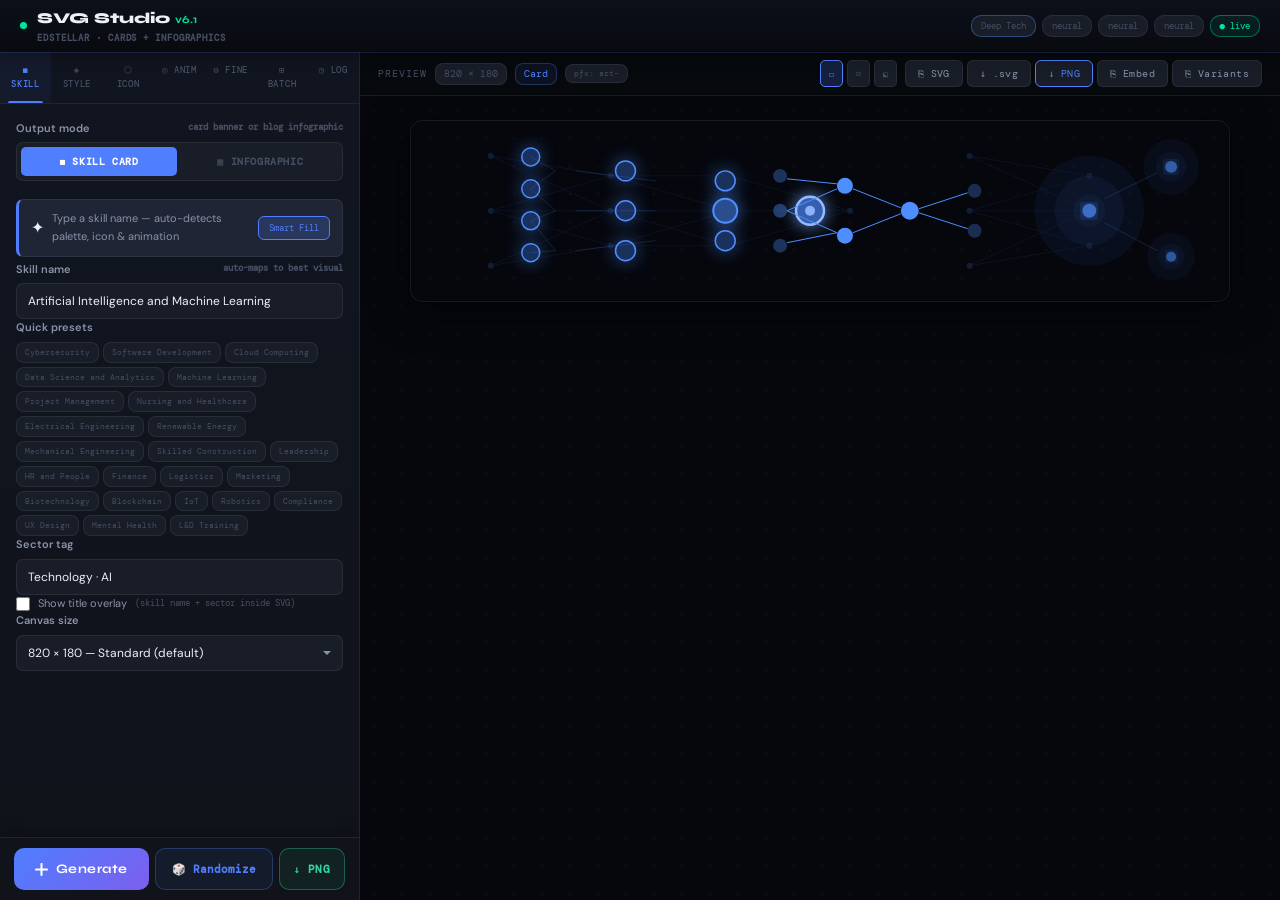
==== index.html @ eeea713f "refactor: split monolithic HTML into modular project structure Co-Authored-By: Claude Sonnet 4.6 <no" ====
<!doctype html>
<html lang="en">
  <head>
    <meta charset="UTF-8" />
    <meta name="viewport" content="width=device-width, initial-scale=1.0" />
    <title>Edstellar SVG Studio v4 — Professional Skill Card Generator</title>
    <link rel="stylesheet" href="src/fonts.css">
    <link rel="stylesheet" href="src/style.css">
  </head>
  <body>
    <header>
      <div class="logo">
        <div class="logo-pulse"></div>
        <div class="logo-info">
          <div>
            SVG Studio
            <span style="color:var(--green);font-weight:700;font-size:11px">v6.1</span>
          </div>
          <div class="logo-sub">EDSTELLAR · CARDS + INFOGRAPHICS</div>
        </div>
      </div>
      <div class="header-pills">
        <div class="hpill" id="hpill-palette">palette —</div>
        <div class="hpill" id="hpill-pattern">pattern —</div>
        <div class="hpill" id="hpill-icon">icon —</div>
        <div class="hpill" id="hpill-anim">anim —</div>
        <div class="hpill live">● live</div>
      </div>
    </header>
    <div class="app">
      <div class="sidebar">
        <div class="sb-tabs">
          <div class="sb-tab active" onclick="showPanel('info')" title="Skill / Infographic content">◼ Skill</div>
          <div class="sb-tab" onclick="showPanel('style')" title="Colour palette &amp; custom colours">◈ Style</div>
          <div class="sb-tab" onclick="showPanel('icon')" title="Icon set">⬡ Icon</div>
          <div class="sb-tab" onclick="showPanel('anim')" title="Animation">◎ Anim</div>
          <div class="sb-tab" onclick="showPanel('fine')" title="Advanced fine-tuning">⚙ Fine</div>
          <div class="sb-tab" onclick="showPanel('batch')" title="Batch export">⊞ Batch</div>
          <div class="sb-tab" onclick="showPanel('history')" title="Generation history">◷ Log</div>
        </div>
        <div class="sb-panels-wrap">
        <div class="sb-panel active" id="panel-info">
          <div class="f-group" style="margin-bottom: 4px">
            <div class="f-label">
              Output mode
              <span class="f-hint">card banner or blog infographic</span>
            </div>
            <div
              style="
                display: grid;
                grid-template-columns: 1fr 1fr;
                gap: 6px;
                background: var(--surface2);
                border: 1px solid var(--border);
                border-radius: var(--r-sm);
                padding: 4px;
              "
            >
              <button
                type="button"
                id="modeBtnCard"
                onclick="switchMode('card')"
                style="
                  padding: 8px 6px;
                  border-radius: 5px;
                  border: none;
                  background: var(--accent);
                  color: white;
                  font-family: var(--mono);
                  font-size: 9px;
                  font-weight: 600;
                  letter-spacing: 0.08em;
                  text-transform: uppercase;
                  cursor: pointer;
                  transition: all 0.15s;
                "
              >
                ◼ Skill Card</button
              ><button
                type="button"
                id="modeBtnIG"
                onclick="switchMode('infographic')"
                style="
                  padding: 8px 6px;
                  border-radius: 5px;
                  border: none;
                  background: transparent;
                  color: var(--text-dim);
                  font-family: var(--mono);
                  font-size: 9px;
                  font-weight: 600;
                  letter-spacing: 0.08em;
                  text-transform: uppercase;
                  cursor: pointer;
                  transition: all 0.15s;
                "
              >
                ▦ Infographic
              </button>
            </div>
          </div>
          <div id="cardModeFields">
            <div class="suggest-bar">
              <div class="suggest-icon">✦</div>
              <div class="suggest-text" id="suggest-text">
                Type a skill name — auto-detects palette, icon &amp; animation
              </div>
              <div class="suggest-btn" onclick="autoSuggest()">Smart Fill</div>
            </div>
            <div class="f-group">
              <div class="f-label">
                Skill name <span class="f-hint">auto-maps to best visual</span>
              </div>
              <input
                type="text"
                id="skillName"
                placeholder="e.g. Cybersecurity"
                value="Artificial Intelligence and Machine Learning"
                oninput="onSkillNameChange()"
              />
            </div>
            <div class="f-group">
              <div class="f-label">Quick presets</div>
              <div class="preset-pills" id="presetPills"></div>
            </div>
            <div class="f-group">
              <div class="f-label">Sector tag</div>
              <input
                type="text"
                id="skillSector"
                placeholder="e.g. Technology · AI"
                value="Technology · AI"
              />
            </div>
            <div class="f-group">
              <label
                style="
                  display: flex;
                  align-items: center;
                  gap: 8px;
                  cursor: pointer;
                  font-size: 11px;
                  color: var(--text-mid);
                  user-select: none;
                "
                ><input
                  type="checkbox"
                  id="showTitle"
                  oninput="generate()"
                  style="
                    width: 14px;
                    height: 14px;
                    cursor: pointer;
                    accent-color: var(--accent);
                  "
                />Show title overlay
                <span class="f-hint"
                  >(skill name + sector inside SVG)</span
                ></label
              >
            </div>
            <div class="f-group">
              <div class="f-label">Canvas size</div>
              <select id="canvasSize" onchange="generate()">
                <optgroup label="Skill cards">
                  <option value="820x180" selected>
                    820 × 180 — Standard (default)
                  </option>
                  <option value="820x220">820 × 220 — Tall</option>
                  <option value="820x140">820 × 140 — Compact</option>
                  <option value="1200x300">1200 × 300 — Wide Hero</option>
                </optgroup>
                <optgroup label="Social / Sharing">
                  <option value="1200x630">
                    1200 × 630 — OG / LinkedIn / Twitter
                  </option>
                  <option value="1584x396">1584 × 396 — LinkedIn Banner</option>
                  <option value="1080x1080">
                    1080 × 1080 — Instagram Square
                  </option>
                  <option value="1080x1920">1080 × 1920 — Story / Reel</option>
                  <option value="400x400">400 × 400 — Square (small)</option>
                </optgroup>
              </select>
            </div>
          </div>
          <div id="igModeFields" style="display: none">
            <div
              class="suggest-bar"
              style="
                background: rgba(79, 142, 255, 0.08);
                border-color: rgba(79, 142, 255, 0.3);
              "
            >
              <div class="suggest-icon">▦</div>
              <div class="suggest-text">
                Upload a photo, edit the title, and hit Generate. Each skill row
                auto-picks an icon + accent colour.
              </div>
            </div>
            <div class="f-group">
              <div class="f-label">Title — plain <span class="f-hint">white, first line</span></div>
              <input type="text" id="igTitlePlain" placeholder="10 Must-Have Skills for a" value="10 Must-Have Skills for a" oninput="generate()" style="margin-bottom:6px"/>
              <div style="display:grid;grid-template-columns:1fr 1fr;gap:6px;align-items:center">
                <div class="slider-row" style="margin:0">
                  <span class="slider-label" style="font-size:9px">Size</span>
                  <input type="range" id="igTitlePlainSize" min="22" max="78" value="46" oninput="document.getElementById('igTitlePlainSizeVal').textContent=this.value;generate()"/>
                  <span class="slider-val" id="igTitlePlainSizeVal">46</span>
                </div>
                <select id="igTitlePlainWeight" onchange="generate()" style="font-size:10px;padding:4px 6px">
                  <option value="400">Regular</option>
                  <option value="600">Semi Bold</option>
                  <option value="700" selected>Bold</option>
                  <option value="800">Extra Bold</option>
                </select>
              </div>
            </div>
            <div class="f-group">
              <div class="f-label">Title — accent <span class="f-hint">highlighted line</span></div>
              <input type="text" id="igTitleAccent" placeholder="Frontend Developer in 2026" value="Frontend Developer in 2026" oninput="generate()" style="margin-bottom:6px"/>
              <div style="display:grid;grid-template-columns:1fr 1fr;gap:6px;align-items:center">
                <div class="slider-row" style="margin:0">
                  <span class="slider-label" style="font-size:9px">Size</span>
                  <input type="range" id="igTitleAccentSize" min="22" max="78" value="46" oninput="document.getElementById('igTitleAccentSizeVal').textContent=this.value;generate()"/>
                  <span class="slider-val" id="igTitleAccentSizeVal">46</span>
                </div>
                <select id="igTitleAccentWeight" onchange="generate()" style="font-size:10px;padding:4px 6px">
                  <option value="400">Regular</option>
                  <option value="600">Semi Bold</option>
                  <option value="700">Bold</option>
                  <option value="800" selected>Extra Bold</option>
                </select>
              </div>
            </div>
            <div class="f-group">
              <div class="f-label">Accent colour</div>
              <div style="display: flex; gap: 8px; align-items: center">
                <div class="col-swatch" style="width: 36px; height: 32px">
                  <input
                    type="color"
                    id="igAccentColor"
                    value="#C7E858"
                    oninput="generate()"
                  />
                </div>
                <input
                  type="text"
                  id="igAccentColorT"
                  value="#C7E858"
                  oninput="syncIGAccent()"
                  style="flex: 1; font-family: var(--mono); font-size: 11px"
                />
              </div>
            </div>
            <!-- ══ CONTENT ALIGNMENT ══ -->
            <div class="f-group" style="margin-top:6px;margin-bottom:2px">
              <div class="f-label" style="font-size:10px">Content Alignment</div>
              <div style="display:grid;grid-template-columns:1fr 1fr 1fr;gap:4px;background:var(--surface2);border:1px solid var(--border);border-radius:var(--r-sm);padding:4px" id="igContentAlignSwitcher">
                <button type="button" id="igAlignBtn-left"   onclick="switchIGAlign('left')"   style="padding:6px 3px;border-radius:5px;border:none;background:var(--accent);color:white;font-family:var(--mono);font-size:9px;font-weight:600;letter-spacing:.06em;text-transform:uppercase;cursor:pointer;transition:all .15s">⬛ Left</button>
                <button type="button" id="igAlignBtn-center" onclick="switchIGAlign('center')" style="padding:6px 3px;border-radius:5px;border:none;background:transparent;color:var(--text-dim);font-family:var(--mono);font-size:9px;font-weight:600;letter-spacing:.06em;text-transform:uppercase;cursor:pointer;transition:all .15s">⬛ Center</button>
                <button type="button" id="igAlignBtn-right"  onclick="switchIGAlign('right')"  style="padding:6px 3px;border-radius:5px;border:none;background:transparent;color:var(--text-dim);font-family:var(--mono);font-size:9px;font-weight:600;letter-spacing:.06em;text-transform:uppercase;cursor:pointer;transition:all .15s">⬛ Right</button>
              </div>
            </div>

            <!-- ══ BACKGROUND CUSTOMISATION ══ -->
            <div class="sec-label" style="margin-top:4px">Background</div>

            <!-- Type switcher -->
            <div class="f-group" style="margin-bottom:6px">
              <div
                style="
                  display: grid;
                  grid-template-columns: 1fr 1fr 1fr 1fr;
                  gap: 4px;
                  background: var(--surface2);
                  border: 1px solid var(--border);
                  border-radius: var(--r-sm);
                  padding: 4px;
                "
                id="igBgTypeSwitcher"
              >
                <button type="button" id="igBgTypeBtn-gradient" onclick="switchIGBgType('gradient')" style="padding:7px 3px;border-radius:5px;border:none;background:var(--accent);color:white;font-family:var(--mono);font-size:8px;font-weight:600;letter-spacing:.06em;text-transform:uppercase;cursor:pointer;transition:all .15s">Gradient</button>
                <button type="button" id="igBgTypeBtn-solid"    onclick="switchIGBgType('solid')"    style="padding:7px 3px;border-radius:5px;border:none;background:transparent;color:var(--text-dim);font-family:var(--mono);font-size:8px;font-weight:600;letter-spacing:.06em;text-transform:uppercase;cursor:pointer;transition:all .15s">Solid</button>
                <button type="button" id="igBgTypeBtn-mesh"     onclick="switchIGBgType('mesh')"     style="padding:7px 3px;border-radius:5px;border:none;background:transparent;color:var(--text-dim);font-family:var(--mono);font-size:8px;font-weight:600;letter-spacing:.06em;text-transform:uppercase;cursor:pointer;transition:all .15s">Mesh</button>
                <button type="button" id="igBgTypeBtn-image"    onclick="switchIGBgType('image')"    style="padding:7px 3px;border-radius:5px;border:none;background:transparent;color:var(--text-dim);font-family:var(--mono);font-size:8px;font-weight:600;letter-spacing:.06em;text-transform:uppercase;cursor:pointer;transition:all .15s">Photo</button>
              </div>
            </div>

            <!-- Gradient controls -->
            <div id="igBgGradSection">
              <div class="f-group">
                <div class="f-label" style="font-size:10px">From colour</div>
                <div class="col-swatch-wrap">
                  <div class="col-swatch"><input type="color" id="igBgGradFrom" value="#0F1629" oninput="document.getElementById('igBgGradFromT').value=this.value;generate()"/></div>
                  <input type="text" id="igBgGradFromT" value="#0F1629" oninput="syncIGBgGradFrom()" style="font-family:var(--mono);font-size:10px"/>
                </div>
              </div>
              <div class="f-group">
                <div class="f-label" style="font-size:10px">To colour</div>
                <div class="col-swatch-wrap">
                  <div class="col-swatch"><input type="color" id="igBgGradTo" value="#1E2D6B" oninput="document.getElementById('igBgGradToT').value=this.value;generate()"/></div>
                  <input type="text" id="igBgGradToT" value="#1E2D6B" oninput="syncIGBgGradTo()" style="font-family:var(--mono);font-size:10px"/>
                </div>
              </div>
              <div class="f-group">
                <div class="f-label" style="font-size:10px">Direction</div>
                <select id="igBgGradDir" onchange="generate()">
                  <option value="tl-br" selected>Top-left → Bottom-right</option>
                  <option value="l-r">Left → Right</option>
                  <option value="t-b">Top → Bottom</option>
                  <option value="tr-bl">Top-right → Bottom-left</option>
                  <option value="radial">Radial (centre glow)</option>
                </select>
              </div>
            </div>

            <!-- Solid colour controls -->
            <div id="igBgSolidSection" style="display:none">
              <div class="f-group">
                <div class="f-label" style="font-size:10px">Background colour</div>
                <div class="col-swatch-wrap">
                  <div class="col-swatch"><input type="color" id="igBgSolidColor" value="#0F1629" oninput="document.getElementById('igBgSolidColorT').value=this.value;generate()"/></div>
                  <input type="text" id="igBgSolidColorT" value="#0F1629" oninput="syncIGBgSolid()" style="font-family:var(--mono);font-size:10px"/>
                </div>
              </div>
            </div>

            <!-- Mesh controls -->
            <div id="igBgMeshSection" style="display:none">
              <div class="f-label" style="font-size:10px;margin-bottom:6px">Mesh colours <span class="f-hint">4-point radial blend</span></div>
              <div style="display:grid;grid-template-columns:1fr 1fr;gap:6px">
                <div>
                  <div class="f-label" style="font-size:9px;color:var(--text-dim)">Top-left</div>
                  <div class="col-swatch-wrap">
                    <div class="col-swatch"><input type="color" id="igBgMesh1" value="#0F1629" oninput="generate()"/></div>
                    <input type="text" id="igBgMesh1T" value="#0F1629" oninput="syncIGMesh(1)" style="font-family:var(--mono);font-size:9px"/>
                  </div>
                </div>
                <div>
                  <div class="f-label" style="font-size:9px;color:var(--text-dim)">Top-right</div>
                  <div class="col-swatch-wrap">
                    <div class="col-swatch"><input type="color" id="igBgMesh2" value="#1A1040" oninput="generate()"/></div>
                    <input type="text" id="igBgMesh2T" value="#1A1040" oninput="syncIGMesh(2)" style="font-family:var(--mono);font-size:9px"/>
                  </div>
                </div>
                <div>
                  <div class="f-label" style="font-size:9px;color:var(--text-dim)">Bottom-left</div>
                  <div class="col-swatch-wrap">
                    <div class="col-swatch"><input type="color" id="igBgMesh3" value="#0A2540" oninput="generate()"/></div>
                    <input type="text" id="igBgMesh3T" value="#0A2540" oninput="syncIGMesh(3)" style="font-family:var(--mono);font-size:9px"/>
                  </div>
                </div>
                <div>
                  <div class="f-label" style="font-size:9px;color:var(--text-dim)">Bottom-right</div>
                  <div class="col-swatch-wrap">
                    <div class="col-swatch"><input type="color" id="igBgMesh4" value="#2D1B69" oninput="generate()"/></div>
                    <input type="text" id="igBgMesh4T" value="#2D1B69" oninput="syncIGMesh(4)" style="font-family:var(--mono);font-size:9px"/>
                  </div>
                </div>
              </div>
              <div class="f-group" style="margin-top:8px">
                <div class="f-label" style="font-size:10px">Base colour</div>
                <div class="col-swatch-wrap">
                  <div class="col-swatch"><input type="color" id="igBgMeshBase" value="#080C1A" oninput="generate()"/></div>
                  <input type="text" id="igBgMeshBaseT" value="#080C1A" oninput="syncIGMeshBase()" style="font-family:var(--mono);font-size:10px"/>
                </div>
              </div>
            </div>

            <!-- Image / photo controls -->
            <div id="igBgImageSection" style="display:none">
              <div class="f-group">
                <div class="f-label" style="font-size:10px">Photo <span class="f-hint">JPG · PNG · WebP · GIF · AVIF</span></div>
                <div style="display:flex;gap:6px;align-items:center;margin-bottom:6px">
                  <label style="flex:1;display:flex;align-items:center;gap:6px;padding:6px 8px;background:var(--surface2);border:1px solid var(--border);border-radius:var(--r-sm);cursor:pointer;font-size:10px;color:var(--text-mid)" id="igBgFileLabel">
                    <svg width="12" height="12" viewBox="0 0 14 14" fill="none"><path d="M7 1v9M3 7l4-4 4 4M2 13h10" stroke="currentColor" stroke-width="1.6" stroke-linecap="round" stroke-linejoin="round"/></svg>
                    <span id="igBgFileName">Choose image…</span>
                    <input type="file" id="igBgFile" accept=".jpg,.jpeg,.png,.webp,.gif,.avif,.bmp,.svg,image/*" onchange="handleIGBgUpload(event)" style="display:none"/>
                  </label>
                  <button type="button" class="act-btn" onclick="clearIGBg()" title="Clear background image">✕</button>
                </div>
                <div id="igBgPreview" style="display:none;height:60px;border-radius:6px;background-size:cover;background-position:center;border:1px solid var(--border)"></div>
                <div class="slider-row" style="margin-top:8px">
                  <span class="slider-label">Dim</span>
                  <input type="range" id="igBgDim" min="0" max="90" value="55" oninput="document.getElementById('igBgDimT').textContent=this.value;generate()"/>
                  <span class="slider-val" id="igBgDimT">55</span>
                </div>
              </div>
            </div>

            <!-- Pattern overlay hidden input (kept for API compat) -->
            <input type="hidden" id="igBgPatternEnable" value="0"/>
            <input type="hidden" id="igBgPatternOpacity" value="10"/>
            <input type="hidden" id="igOverlayStyle" value="none"/>
            <div class="f-group">
              <div class="f-label">
                Skill rows
                <span class="f-hint">one per line · name [| score]</span>
              </div>
              <textarea id="igRows" rows="12" style="min-height: 180px" oninput="S.igRowIcons={};generate()">
Modern JavaScript Fluency
TypeScript and Type-Driven Development for Scale
Component Architecture and Design Systems
Performance Engineering
Accessibility (A11y) as an Engineering Discipline and Risk Control
Security Mindset for the Frontend
Testing Strategy and Quality Engineering for UI Systems
Version Control and Collaborative Delivery
Frontend Observability and Engineering Intelligence
AI-Augmented Development Literacy</textarea
              >
            </div>
            <!-- Row icon overrides — populated dynamically after first generate -->
            <div class="ig-card" id="igRowIconsCard" style="display:none;margin-top:-4px">
              <div class="ig-card-label" style="display:flex;align-items:center;justify-content:space-between">
                <span>Row Icons</span>
                <span style="opacity:.45;font-weight:400;text-transform:none;letter-spacing:0;font-size:8px;font-family:var(--mono)">click to override</span>
              </div>
              <div id="igRowIconsList" style="display:flex;flex-direction:column;gap:5px"></div>
            </div>
            <div class="sec-label">Layout &amp; Style</div>
            <div class="f-group">
              <div class="f-label">Canvas size</div>
              <select id="igCanvasSize" onchange="generate()">
                <optgroup label="Blog-inline">
                  <option value="1080x1350" selected>
                    1080 × 1350 — Blog / Pinterest (4:5)
                  </option>
                  <option value="1200x1500">
                    1200 × 1500 — Blog inline wide
                  </option>
                  <option value="750x950">
                    750 × 950 — Blog inline compact
                  </option>
                </optgroup>
                <optgroup label="Social">
                  <option value="1080x1920">
                    1080 × 1920 — Story / Reel (9:16)
                  </option>
                  <option value="1080x1080">1080 × 1080 — Square</option>
                  <option value="1200x630">1200 × 630 — OG / LinkedIn</option>
                </optgroup>
              </select>
            </div>
            <div class="f-group">
              <div class="f-label">Rows take</div>
              <select id="igLayout" onchange="generate()">
                <option value="half" selected>
                  Left half (photo shows on right)
                </option>
                <option value="full">Full width</option>
              </select>
            </div>
            <div class="f-group">
              <div class="f-label">Row style</div>
              <select id="igRowStyle" onchange="generate()">
                <option value="pill" selected>
                  Pill · rounded, subtle fill
                </option>
                <option value="card">Card · thicker, strong fill</option>
                <option value="bar">Bar · slim, minimal</option>
              </select>
            </div>
            <div class="f-group">
              <div class="f-label">Icon tile style</div>
              <select id="igIconStyle" onchange="generate()">
                <option value="solid" selected>
                  Solid · tinted background
                </option>
                <option value="gradient">Gradient · two-tone</option>
                <option value="outline">Outline · transparent</option>
              </select>
            </div>
            <div class="f-group">
              <div class="f-label">Title size</div>
              <div class="slider-row">
                <span class="slider-label" style="font-size:10px;font-weight:700">A</span>
                <input type="range" id="igTitleScale" min="22" max="78" value="46"
                  oninput="document.getElementById('igTitleScaleVal').textContent=this.value;generate()"/>
                <span class="slider-val" id="igTitleScaleVal">46</span>
              </div>
            </div>
            <div class="f-group">
              <div class="f-label">Row count</div>
              <select id="igRowLimit" onchange="generate()">
                <option value="5">5 rows</option>
                <option value="7">7 rows</option>
                <option value="10" selected>10 rows</option>
                <option value="12">12 rows</option>
              </select>
            </div>
            <div class="f-group">
              <label
                style="
                  display: flex;
                  align-items: center;
                  gap: 8px;
                  cursor: pointer;
                  font-size: 11px;
                  color: var(--text-mid);
                  user-select: none;
                "
                ><input
                  type="checkbox"
                  id="igShowBrandPill"
                  checked
                  oninput="generate()"
                  style="width: 14px; height: 14px; accent-color: var(--accent)"
                />Show EDSTELLAR brand pill</label
              >
            </div>
            <div class="f-group">
              <label
                style="
                  display: flex;
                  align-items: center;
                  gap: 8px;
                  cursor: pointer;
                  font-size: 11px;
                  color: var(--text-mid);
                  user-select: none;
                "
                ><input
                  type="checkbox"
                  id="igShowNumbers"
                  oninput="generate()"
                  style="width: 14px; height: 14px; accent-color: var(--accent)"
                />Show 01 / 02 numbering</label
              >
            </div>
            <div class="f-group">
              <label
                style="
                  display: flex;
                  align-items: center;
                  gap: 8px;
                  cursor: pointer;
                  font-size: 11px;
                  color: var(--text-mid);
                  user-select: none;
                "
                ><input
                  type="checkbox"
                  id="igShowDecorations"
                  checked
                  oninput="generate()"
                  style="width: 14px; height: 14px; accent-color: var(--accent)"
                />Decorative dots (when no photo)</label
              >
            </div>

            <!-- ══ DECORATION STYLE ══ -->
            <div class="sec-label" style="margin-top:6px">
              Decoration Style
              <button
                type="button"
                onclick="autoSuggestDecoration()"
                style="
                  float:right;
                  font-family:var(--mono);font-size:8px;font-weight:600;
                  letter-spacing:.06em;text-transform:uppercase;
                  padding:3px 8px;border-radius:4px;border:1px solid var(--accent);
                  background:rgba(79,126,255,0.12);color:var(--accent);
                  cursor:pointer;transition:all .15s;
                "
                title="Auto-pick decoration based on your topic"
              >✦ Auto</button>
            </div>

            <div class="f-group">
              <div class="f-label" style="font-size:10px">Style</div>
              <select id="igDecoStyle" onchange="generate()">
                <optgroup label="─── Orbs &amp; Rings ───">
                  <option value="orbs" selected>Orbs — soft glowing circles</option>
                  <option value="halo">Halo — glowing ring aura</option>
                  <option value="eclipse">Eclipse — partial arc shadow</option>
                  <option value="bubbles">Bubbles — floating spheres</option>
                  <option value="target">Target — concentric aim rings</option>
                  <option value="rings">Rings — concentric mark</option>
                  <option value="ripple">Ripple — expanding wave rings</option>
                </optgroup>
                <optgroup label="─── Geometric ───">
                  <option value="geometric">Geometric — rotated squares</option>
                  <option value="hexgrid">Hex Grid — honeycomb</option>
                  <option value="triangles">Triangles — scattered tris</option>
                  <option value="diamonds">Diamonds — rotated squares</option>
                  <option value="star">Star — multi-point star</option>
                  <option value="pentagons">Pentagons — 5-sided tiles</option>
                  <option value="spiral">Spiral — Fibonacci arc</option>
                  <option value="chevrons">Chevrons — arrow stacks</option>
                  <option value="isometric">Isometric — 3D cube grid</option>
                  <option value="rays">Rays — radial lines</option>
                </optgroup>
                <optgroup label="─── Radial / Burst ───">
                  <option value="burst">Burst — starburst lines</option>
                  <option value="sunburst">Sunburst — layered rays</option>
                  <option value="topology">Topology — contour map</option>
                  <option value="crosshatch">Crosshatch — diagonal grid</option>
                  <option value="grid3d">Grid 3D — perspective plane</option>
                </optgroup>
                <optgroup label="─── Data &amp; Charts ───">
                  <option value="barchart">Bar Chart — columns</option>
                  <option value="linechart">Line Chart — trend line</option>
                  <option value="scatterplot">Scatter Plot — dot cloud</option>
                  <option value="donut">Donut — ring chart</option>
                  <option value="radarchart">Radar Chart — spider web</option>
                  <option value="funnel">Funnel — conversion tiers</option>
                  <option value="timeline">Timeline — milestone dots</option>
                </optgroup>
                <optgroup label="─── Organic &amp; Art ───">
                  <option value="waves">Waves — flowing arcs</option>
                  <option value="mandala">Mandala — radial symmetry</option>
                  <option value="aurora">Aurora — gradient bands</option>
                  <option value="crystal">Crystal — shard polygon</option>
                  <option value="vortex">Vortex — spiral arms</option>
                  <option value="mosaic">Mosaic — tile grid</option>
                  <option value="mondrian">Mondrian — color blocks</option>
                  <option value="halftone">Halftone — dot screen</option>
                  <option value="infinity">Infinity — lemniscate</option>
                </optgroup>
                <optgroup label="─── Tech &amp; Science ───">
                  <option value="neural">Neural — node network</option>
                  <option value="wifi">WiFi — signal arcs</option>
                  <option value="dna">DNA — double helix</option>
                  <option value="constellation">Constellation — star map</option>
                  <option value="matrix">Matrix — falling chars</option>
                  <option value="flowchart">Flowchart — process boxes</option>
                  <option value="hex3d">Hex 3D — extruded hex</option>
                </optgroup>
                <optgroup label="─── Accents ───">
                  <option value="corner">Corner — bracket accent</option>
                  <option value="none">None — dots only</option>
                </optgroup>
              </select>
            </div>

            <div class="f-group">
              <div class="f-label" style="font-size:10px">Position</div>
              <select id="igDecoPosition" onchange="generate()">
                <option value="tr" selected>Top-right</option>
                <option value="tl">Top-left</option>
                <option value="br">Bottom-right</option>
                <option value="bl">Bottom-left</option>
                <option value="center">Centre</option>
                <option value="split">Split (two anchors)</option>
              </select>
            </div>

            <div class="slider-row">
              <span class="slider-label">Opacity</span>
              <input
                type="range"
                id="igDecoOpacity"
                min="10"
                max="100"
                value="80"
                oninput="document.getElementById('igDecoOpVal').textContent=this.value+'%';generate()"
              />
              <span class="slider-val" id="igDecoOpVal">80%</span>
            </div>
            <div class="slider-row">
              <span class="slider-label">Size</span>
              <input
                type="range"
                id="igDecoSize"
                min="30"
                max="200"
                value="100"
                oninput="document.getElementById('igDecoSizeVal').textContent=this.value+'%';generate()"
              />
              <span class="slider-val" id="igDecoSizeVal">100%</span>
            </div>

            <!-- ══ BRAND LOGO SELECTOR ══ -->
            <div class="sec-label" style="margin-top:6px">Brand Logo</div>
            <div
              id="igLogoGrid"
              style="display:grid;grid-template-columns:repeat(4,1fr);gap:4px;margin-bottom:6px"
            ></div>
            <div class="slider-row" style="margin-bottom:4px">
              <span class="slider-label">Size</span>
              <input
                type="range"
                id="igLogoScale"
                min="50"
                max="180"
                value="100"
                oninput="document.getElementById('igLogoScaleVal').textContent=this.value+'%';generate()"
              />
              <span class="slider-val" id="igLogoScaleVal">100%</span>
            </div>

            <!-- Footer URL hidden (removed from UI) -->
            <input type="hidden" id="igFooter" value="edstellar.com"/>
            <input type="hidden" id="igFooterAlign" value="right"/>
            <div class="f-group">
              <div class="f-label">Quick blog presets</div>
              <div class="preset-pills">
                <div class="preset-pill" onclick="loadIGPreset('frontend')">
                  Frontend
                </div>
                <div class="preset-pill" onclick="loadIGPreset('cyber')">
                  Cybersecurity
                </div>
                <div class="preset-pill" onclick="loadIGPreset('ai')">
                  AI &amp; ML
                </div>
                <div class="preset-pill" onclick="loadIGPreset('cloud')">
                  Cloud
                </div>
                <div class="preset-pill" onclick="loadIGPreset('data')">
                  Data Science
                </div>
                <div class="preset-pill" onclick="loadIGPreset('backend')">
                  Backend
                </div>
                <div class="preset-pill" onclick="loadIGPreset('devops')">
                  DevOps
                </div>
                <div class="preset-pill" onclick="loadIGPreset('mobile')">
                  Mobile
                </div>
              </div>
            </div>
          </div>
        </div>
        <div class="sb-panel" id="panel-style">
          <div>
            <div class="sec-label">
              Colour Palette
              <span
                style="
                  font-family: var(--mono);
                  font-size: 9px;
                  color: var(--text-dim);
                  text-transform: none;
                  letter-spacing: 0;
                "
                id="pal-count"
              ></span>
            </div>
            <div class="chip-grid-5" id="palGrid"></div>
          </div>
          <div>
            <div class="sec-label">Custom Colours</div>
            <div class="col-row">
              <div class="col-item">
                <div class="f-label" style="font-size: 10px">Dark</div>
                <div class="col-swatch-wrap">
                  <div class="col-swatch">
                    <input
                      type="color"
                      id="c1"
                      value="#0F1629"
                      oninput="syncCol('c1')"
                    />
                  </div>
                  <input
                    type="text"
                    id="c1t"
                    value="#0F1629"
                    style="font-family: var(--mono); font-size: 10px"
                    oninput="syncColText('c1')"
                  />
                </div>
              </div>
              <div class="col-item">
                <div class="f-label" style="font-size: 10px">Light</div>
                <div class="col-swatch-wrap">
                  <div class="col-swatch">
                    <input
                      type="color"
                      id="c2"
                      value="#1E2D6B"
                      oninput="syncCol('c2')"
                    />
                  </div>
                  <input
                    type="text"
                    id="c2t"
                    value="#1E2D6B"
                    style="font-family: var(--mono); font-size: 10px"
                    oninput="syncColText('c2')"
                  />
                </div>
              </div>
              <div class="col-item">
                <div class="f-label" style="font-size: 10px">Accent</div>
                <div class="col-swatch-wrap">
                  <div class="col-swatch">
                    <input
                      type="color"
                      id="c3"
                      value="#818CF8"
                      oninput="syncCol('c3')"
                    />
                  </div>
                  <input
                    type="text"
                    id="c3t"
                    value="#818CF8"
                    style="font-family: var(--mono); font-size: 10px"
                    oninput="syncColText('c3')"
                  />
                </div>
              </div>
            </div>
          </div>
          <div>
            <div class="sec-label">
              Background Pattern
              <span
                style="
                  font-family: var(--mono);
                  font-size: 9px;
                  color: var(--text-dim);
                  text-transform: none;
                  letter-spacing: 0;
                "
                id="pat-count"
              ></span>
            </div>
            <div class="chip-grid-4" id="patGrid"></div>
          </div>
          <div>
            <div class="sec-label">Gradient Direction</div>
            <select id="gradDir">
              <option value="tl-br">Top-left → Bottom-right</option>
              <option value="l-r">Left → Right</option>
              <option value="t-b">Top → Bottom</option>
              <option value="tr-bl">Top-right → Bottom-left</option>
              <option value="radial">Radial (centre glow)</option>
            </select>
          </div>
          <button class="gen-btn" onclick="generate()">
            <svg width="14" height="14" viewBox="0 0 14 14" fill="none">
              <path
                d="M7 1v12M1 7h12"
                stroke="white"
                stroke-width="2"
                stroke-linecap="round"
              />
            </svg>
            Generate SVG
          </button>
        </div>
        <div class="sb-panel" id="panel-icon">
          <div>
            <div class="sec-label">
              Main Icon
              <span
                style="
                  font-family: var(--mono);
                  font-size: 9px;
                  color: var(--text-dim);
                  text-transform: none;
                  letter-spacing: 0;
                "
                id="ico-count"
              ></span>
            </div>
            <input
              type="text"
              id="icoSearch"
              placeholder="Search icons… e.g. cloud, chart, health"
              oninput="filterIcons(this.value)"
              style="margin-bottom: 8px; font-size: 11px"
            />
            <div
              class="chip-grid-4"
              id="icoGrid"
              style="max-height: 600px; overflow-y: auto; padding-right: 2px"
            ></div>
          </div>
          <div>
            <div class="sec-label">Icon Position</div>
            <select id="icoPos">
              <option value="left">Left (x 80–300)</option>
              <option value="centre-left" selected>
                Centre-left (x 110–340)
              </option>
              <option value="centre">Centre (x 260–560)</option>
            </select>
          </div>
          <div>
            <div class="sec-label">Icon Scale</div>
            <div class="slider-row">
              <div class="slider-label">Size</div>
              <input
                type="range"
                id="icoScale"
                min="60"
                max="140"
                value="100"
                oninput="
                  document.getElementById('icoScaleVal').textContent =
                    this.value + '%'
                "
              />
              <div class="slider-val" id="icoScaleVal">100%</div>
            </div>
          </div>
          <div>
            <div class="sec-label">Right-side Depth</div>
            <select id="depthStyle">
              <option value="orbs" selected>
                Orb cluster (3 concentric groups)
              </option>
              <option value="radar">Radar rings + blips</option>
              <option value="rings">Concentric rings only</option>
              <option value="scatter">Scattered nodes</option>
              <option value="minimal">Minimal (single orb)</option>
              <option value="none">None</option>
            </select>
          </div>
          <button class="gen-btn" onclick="generate()">
            <svg width="14" height="14" viewBox="0 0 14 14" fill="none">
              <path
                d="M7 1v12M1 7h12"
                stroke="white"
                stroke-width="2"
                stroke-linecap="round"
              />
            </svg>
            Generate SVG
          </button>
        </div>
        <div class="sb-panel" id="panel-anim">
          <div>
            <div class="sec-label">
              Animation Type
              <span
                style="
                  font-family: var(--mono);
                  font-size: 9px;
                  color: var(--text-dim);
                  text-transform: none;
                  letter-spacing: 0;
                "
                id="ani-count"
              ></span>
            </div>
            <div
              style="display: flex; flex-direction: column; gap: 5px"
              id="aniGrid"
            ></div>
          </div>
          <div>
            <div class="sec-label">Speed</div>
            <select id="animSpeed">
              <option value="fast">Fast (0.8–1.4s)</option>
              <option value="normal" selected>Normal (1.5–2.5s)</option>
              <option value="slow">Slow (2.5–4s)</option>
              <option value="very-slow">Very slow (4–6s)</option>
            </select>
          </div>
          <div>
            <div class="sec-label">Intensity</div>
            <div class="slider-row">
              <div class="slider-label">Opacity</div>
              <input
                type="range"
                id="animOpacity"
                min="20"
                max="100"
                value="80"
                oninput="
                  document.getElementById('aoVal').textContent =
                    this.value + '%'
                "
              />
              <div class="slider-val" id="aoVal">80%</div>
            </div>
            <div class="slider-row" style="margin-top: 8px">
              <div class="slider-label">Layers</div>
              <input
                type="range"
                id="animLayers"
                min="1"
                max="4"
                value="2"
                oninput="
                  document.getElementById('alVal').textContent = this.value
                "
              />
              <div class="slider-val" id="alVal">2</div>
            </div>
          </div>
          <button class="gen-btn" onclick="generate()">
            <svg width="14" height="14" viewBox="0 0 14 14" fill="none">
              <path
                d="M7 1v12M1 7h12"
                stroke="white"
                stroke-width="2"
                stroke-linecap="round"
              />
            </svg>
            Generate SVG
          </button>
        </div>
        <div class="sb-panel" id="panel-fine">
          <div>
            <div class="sec-label">Glow Intensity</div>
            <div class="slider-row">
              <div class="slider-label">Blur (px)</div>
              <input
                type="range"
                id="glowBlur"
                min="0"
                max="18"
                value="5"
                oninput="
                  document.getElementById('gbVal').textContent = this.value
                "
              />
              <div class="slider-val" id="gbVal">5</div>
            </div>
            <div class="slider-row" style="margin-top: 8px">
              <div class="slider-label">Spread</div>
              <input
                type="range"
                id="glowSpread"
                min="0"
                max="18"
                value="8"
                oninput="
                  document.getElementById('gsVal').textContent = this.value
                "
              />
              <div class="slider-val" id="gsVal">8</div>
            </div>
          </div>
          <div>
            <div class="sec-label">Pattern Density</div>
            <div class="slider-row">
              <div class="slider-label">Opacity</div>
              <input
                type="range"
                id="patOpacity"
                min="3"
                max="25"
                value="14"
                oninput="
                  document.getElementById('poVal').textContent =
                    this.value + '%'
                "
              />
              <div class="slider-val" id="poVal">14%</div>
            </div>
          </div>
          <div>
            <div class="sec-label">Composition</div>
            <select id="layoutVariant">
              <option value="standard" selected>
                Standard — icon left, depth right
              </option>
              <option value="centred">Centred — icon in middle</option>
              <option value="minimal">Minimal — depth only, no icon</option>
              <option value="full-pattern">
                Full pattern — pattern dominates
              </option>
              <option value="split">Split — two icons mirrored</option>
            </select>
          </div>
          <div>
            <div class="sec-label">Accent Overlay</div>
            <select id="overlayStyle">
              <option value="none" selected>None</option>
              <option value="vignette">Edge vignette</option>
              <option value="top-glow">Top glow strip</option>
              <option value="bottom-fade">Bottom fade to dark</option>
              <option value="left-bright">Left brightness highlight</option>
            </select>
          </div>
          <div>
            <div class="sec-label">Colour Variants</div>
            <div style="display: flex; flex-direction: column; gap: 6px">
              <button
                class="act-btn hi"
                onclick="generateVariants()"
                style="
                  width: 100%;
                  padding: 9px;
                  text-align: center;
                  font-size: 10px;
                "
              >
                Generate 4 Colour Variants</button
              ><button
                class="act-btn"
                onclick="generateMoodBoard()"
                style="
                  width: 100%;
                  padding: 9px;
                  text-align: center;
                  font-size: 10px;
                "
              >
                🎨 Generate 6-Variant Mood Board</button
              ><button
                class="act-btn"
                onclick="randomise()"
                style="
                  width: 100%;
                  padding: 9px;
                  text-align: center;
                  font-size: 10px;
                "
              >
                🎲 Randomise Everything
              </button>
            </div>
          </div>
          <div>
            <div class="sec-label">Export Quality</div>
            <div class="slider-row">
              <div class="slider-label">PNG Scale</div>
              <input
                type="range"
                id="pngScale"
                min="1"
                max="4"
                value="2"
                step="1"
                oninput="
                  document.getElementById('psVal').textContent =
                    this.value + '×'
                "
              />
              <div class="slider-val" id="psVal">2×</div>
            </div>
          </div>
          <button class="gen-btn" onclick="generate()">
            <svg width="14" height="14" viewBox="0 0 14 14" fill="none">
              <path
                d="M7 1v12M1 7h12"
                stroke="white"
                stroke-width="2"
                stroke-linecap="round"
              />
            </svg>
            Regenerate
          </button>
        </div>
        <div class="sb-panel" id="panel-batch">
          <div>
            <div class="sec-label">Batch Skills</div>
            <div class="f-group">
              <div class="f-label">
                Skill list <span class="f-hint">one per line</span>
              </div>
              <textarea
                id="batchInput"
                rows="6"
                placeholder="Cybersecurity&#10;Software Development&#10;Cloud Computing&#10;Data Science&#10;Project Management&#10;Nursing and Healthcare&#10;Electrical Engineering&#10;Renewable Energy&#10;Mechanical Engineering&#10;Skilled Construction"
              ></textarea>
            </div>
          </div>
          <div style="display: flex; gap: 6px">
            <button class="gen-btn" onclick="generateBatch()" style="flex: 1">
              <svg width="14" height="14" viewBox="0 0 14 14" fill="none">
                <path
                  d="M7 1v12M1 7h12"
                  stroke="white"
                  stroke-width="2"
                  stroke-linecap="round"
                />
              </svg>
              Generate All</button
            ><button
              class="act-btn hi"
              onclick="downloadAllBatch()"
              style="padding: 12px 10px; font-size: 9px"
            >
              ↓ ZIP
            </button>
          </div>
          <div>
            <div class="sec-label">
              Batch Preview
              <span
                style="
                  font-family: var(--mono);
                  font-size: 9px;
                  color: var(--text-dim);
                  text-transform: none;
                  letter-spacing: 0;
                "
                id="batch-count"
              ></span>
            </div>
            <div class="batch-grid" id="batchGrid"></div>
          </div>
          <div>
            <div class="sec-label">Selected</div>
            <div style="display: flex; gap: 5px">
              <button
                class="act-btn"
                onclick="selectAllBatch()"
                style="
                  flex: 1;
                  padding: 7px;
                  text-align: center;
                  font-size: 9px;
                "
              >
                Select All</button
              ><button
                class="act-btn hi"
                onclick="copySelectedBatch()"
                style="
                  flex: 1;
                  padding: 7px;
                  text-align: center;
                  font-size: 9px;
                "
              >
                ⎘ Copy Selected
              </button>
            </div>
          </div>
        </div>
        <div class="sb-panel" id="panel-history">
          <div>
            <div class="sec-label">
              Generation History
              <span
                style="
                  font-family: var(--mono);
                  font-size: 9px;
                  color: var(--text-dim);
                  text-transform: none;
                  letter-spacing: 0;
                "
                id="hist-count"
              ></span>
            </div>
            <div class="history-list" id="historyList">
              <div
                style="
                  font-family: var(--mono);
                  font-size: 10px;
                  color: var(--text-dim);
                  padding: 20px;
                  text-align: center;
                "
              >
                No history yet — generate some SVGs first
              </div>
            </div>
          </div>
          <div style="display: flex; gap: 5px">
            <button
              class="act-btn"
              onclick="clearHistory()"
              style="flex: 1; padding: 7px; text-align: center; font-size: 9px"
            >
              Clear History</button
            ><button
              class="act-btn hi"
              onclick="exportHistory()"
              style="flex: 1; padding: 7px; text-align: center; font-size: 9px"
            >
              Export All
            </button>
          </div>
          <div>
            <div class="sec-label">Saved Presets</div>
            <div
              id="savedPresets"
              style="display: flex; flex-direction: column; gap: 5px"
            >
              <div
                style="
                  font-family: var(--mono);
                  font-size: 10px;
                  color: var(--text-dim);
                  padding: 10px;
                  text-align: center;
                "
              >
                No saved presets
              </div>
            </div>
            <button
              class="act-btn"
              onclick="saveCurrentAsPreset()"
              style="
                width: 100%;
                padding: 8px;
                text-align: center;
                font-size: 9px;
                margin-top: 6px;
              "
            >
              + Save Current as Preset
            </button>
          </div>
        </div>
        </div><!-- /sb-panels-wrap -->
        <div class="sidebar-action-bar">
          <button class="gen-btn" onclick="generate()" style="flex:1" title="Generate (G)">
            <svg width="13" height="13" viewBox="0 0 14 14" fill="none">
              <path d="M7 1v12M1 7h12" stroke="white" stroke-width="2.2" stroke-linecap="round"/>
            </svg>
            Generate
          </button>
          <button class="rand-btn" onclick="randomise()" title="Randomise visual style — keeps content (R)">
            🎲 Randomize
          </button>
          <button class="png-btn" onclick="downloadPNG()" title="Download as PNG (P)">↓ PNG</button>
        </div>
      </div>
      <div class="preview">
        <div class="prev-bar">
          <div class="prev-info">
            <span style="color:var(--text-dim);letter-spacing:.1em">PREVIEW</span>
            <span class="prev-pill" id="sizePill">820 × 180</span>
            <span class="prev-pill" id="modePill" style="color:var(--accent);border-color:rgba(79,126,255,0.3);background:rgba(79,126,255,0.08)">Card</span>
            <span class="prev-pill" id="pfxPill" style="font-size:8px">pfx: --</span>
          </div>
          <div class="act-row" style="gap:4px">
            <div class="prev-mode-btns" style="margin-right:4px">
              <button class="pmb active" id="pmb-single"  onclick="setPreviewMode('single',this)"  title="Single view">◻</button>
              <button class="pmb"        id="pmb-compare" onclick="setPreviewMode('compare',this)" title="4 variants">⧈</button>
              <button class="pmb"        id="pmb-context" onclick="setPreviewMode('context',this)" title="In context">⬕</button>
            </div>
            <button class="act-btn" onclick="copySVG()"    title="Copy SVG code">⎘ SVG</button>
            <button class="act-btn" onclick="downloadSVG()" title="Download .svg file">↓ .svg</button>
            <button class="act-btn hi" onclick="downloadPNG()" title="Download PNG">↓ PNG</button>
            <button class="act-btn" onclick="copyEmbed()"  title="Copy embed code" style="display:none" id="embedBtn">⎘ Embed</button>
            <button class="act-btn" onclick="copyAll()"    title="Copy all 4 variants" id="variantsBtn">⎘ Variants</button>
          </div>
        </div>
        <div class="canvas" id="canvas">
          <div class="empty" id="emptyState">
            <div class="empty-icon" id="emptyStateIcon">◈</div>
            <div id="emptyStateTitle" style="font-family: var(--display); font-size: 14px">
              Configure and generate
            </div>
            <div id="emptyStateHint" style="font-family: var(--mono); font-size: 9px; opacity: 0.5">
              Fill the sidebar → Generate SVG
            </div>
          </div>
        </div>
      </div>
    </div>
    <div class="toast" id="toast"></div>
    <script src="src/jszip.min.js"></script>
    <script src="src/app.js"></script>
  </body>
</html>
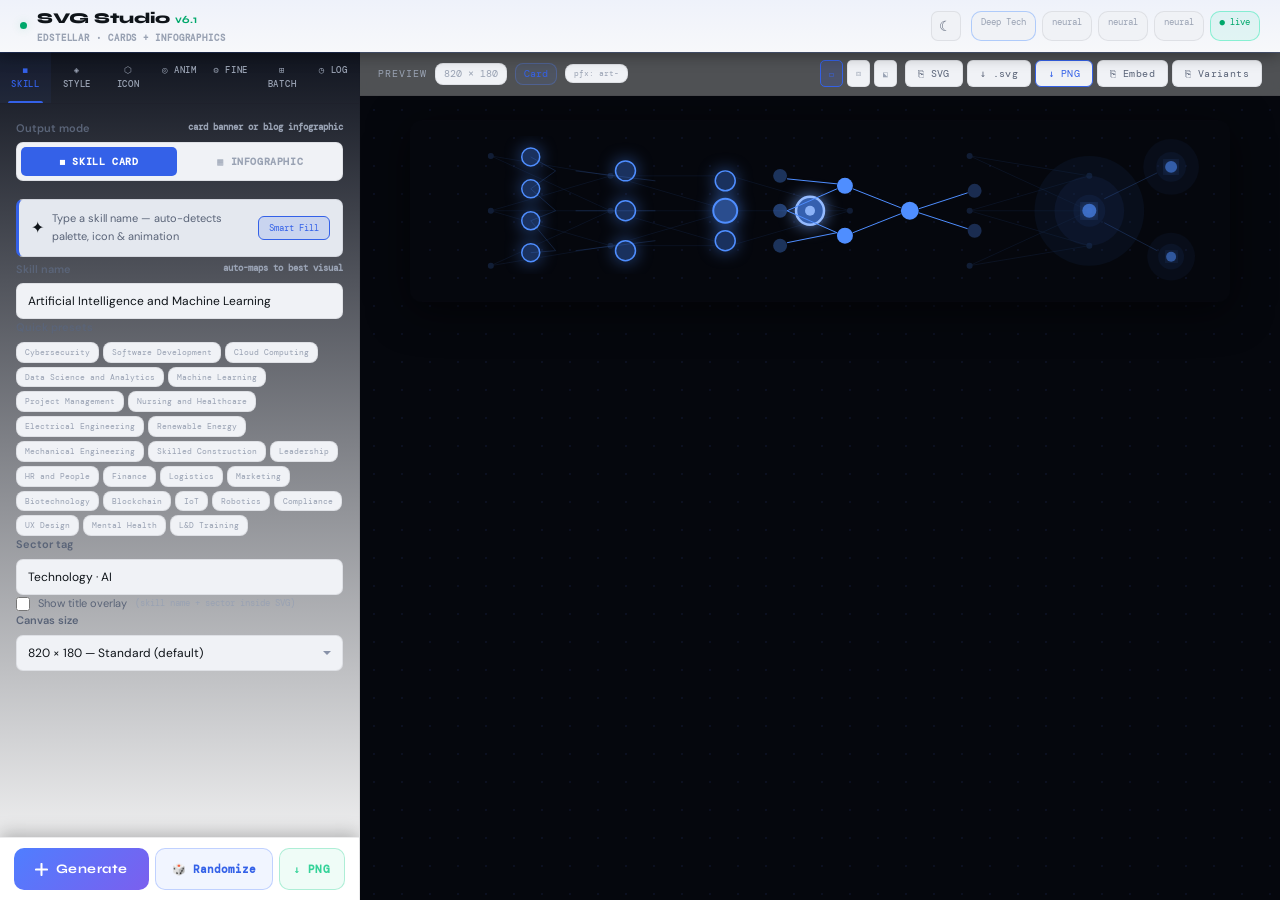
==== commit b626d91a: "feat: add light theme as default with persistent toggle Light theme on :root, dark theme on [data-th" ====
--- a/index.html
+++ b/index.html
@@ -6,6 +6,15 @@
     <title>Edstellar SVG Studio v4 — Professional Skill Card Generator</title>
     <link rel="stylesheet" href="src/fonts.css">
     <link rel="stylesheet" href="src/style.css">
+    <script>
+      // Apply saved theme before paint to prevent flash. Default = light.
+      (function () {
+        try {
+          var t = localStorage.getItem('svgstudio-theme');
+          if (t === 'dark') document.documentElement.setAttribute('data-theme', 'dark');
+        } catch (e) {}
+      })();
+    </script>
   </head>
   <body>
     <header>
@@ -20,6 +29,17 @@
         </div>
       </div>
       <div class="header-pills">
+        <button
+          type="button"
+          class="theme-toggle"
+          id="themeToggle"
+          aria-label="Toggle theme"
+          title="Toggle light / dark theme"
+          onclick="toggleTheme()"
+        >
+          <span class="icon-moon">☾</span>
+          <span class="icon-sun">☀</span>
+        </button>
         <div class="hpill" id="hpill-palette">palette —</div>
         <div class="hpill" id="hpill-pattern">pattern —</div>
         <div class="hpill" id="hpill-icon">icon —</div>
@@ -1348,5 +1368,14 @@
     <div class="toast" id="toast"></div>
     <script src="src/jszip.min.js"></script>
     <script src="src/app.js"></script>
+    <script>
+      function toggleTheme() {
+        var root = document.documentElement;
+        var next = root.getAttribute('data-theme') === 'dark' ? 'light' : 'dark';
+        if (next === 'dark') root.setAttribute('data-theme', 'dark');
+        else root.removeAttribute('data-theme');
+        try { localStorage.setItem('svgstudio-theme', next); } catch (e) {}
+      }
+    </script>
   </body>
 </html>
--- a/src/style.css
+++ b/src/style.css
@@ -1,4 +1,26 @@
       :root {
+        /* Light theme (default) */
+        --bg: #f7f8fa;
+        --surface: #ffffff;
+        --surface2: #f0f2f6;
+        --surface3: #e4e8ef;
+        --border: rgba(15, 20, 25, 0.08);
+        --border-hi: rgba(15, 20, 25, 0.20);
+        --text: #0f1419;
+        --text-mid: #5a6478;
+        --text-dim: #99a2b3;
+        --accent: #3461e8;
+        --accent-glow: rgba(52, 97, 232, 0.15);
+        --green: #00a86b;
+        --green-glow: rgba(0, 168, 107, 0.18);
+        --mono: "DM Mono", monospace;
+        --sans: "DM Sans", sans-serif;
+        --display: "Syne", sans-serif;
+        --r: 10px;
+        --r-sm: 7px;
+        color-scheme: light;
+      }
+      :root[data-theme="dark"] {
         --bg: #080a0e;
         --surface: #10131a;
         --surface2: #181d28;
@@ -12,12 +34,33 @@
         --accent-glow: rgba(79, 126, 255, 0.2);
         --green: #00e5a0;
         --green-glow: rgba(0, 229, 160, 0.18);
-        --mono: "DM Mono", monospace;
-        --sans: "DM Sans", sans-serif;
-        --display: "Syne", sans-serif;
-        --r: 10px;
-        --r-sm: 7px;
-      }
+        color-scheme: dark;
+      }
+      .theme-toggle {
+        background: var(--surface2);
+        border: 1px solid var(--border);
+        color: var(--text-mid);
+        width: 30px;
+        height: 30px;
+        border-radius: var(--r-sm);
+        display: inline-flex;
+        align-items: center;
+        justify-content: center;
+        cursor: pointer;
+        font-size: 14px;
+        line-height: 1;
+        transition: all .15s ease;
+        margin-right: 4px;
+      }
+      .theme-toggle:hover {
+        border-color: var(--border-hi);
+        color: var(--text);
+        background: var(--surface3);
+      }
+      .theme-toggle .icon-sun { display: none; }
+      .theme-toggle .icon-moon { display: inline; }
+      :root[data-theme="dark"] .theme-toggle .icon-sun { display: inline; }
+      :root[data-theme="dark"] .theme-toggle .icon-moon { display: none; }
       *,
       *::before,
       *::after {
